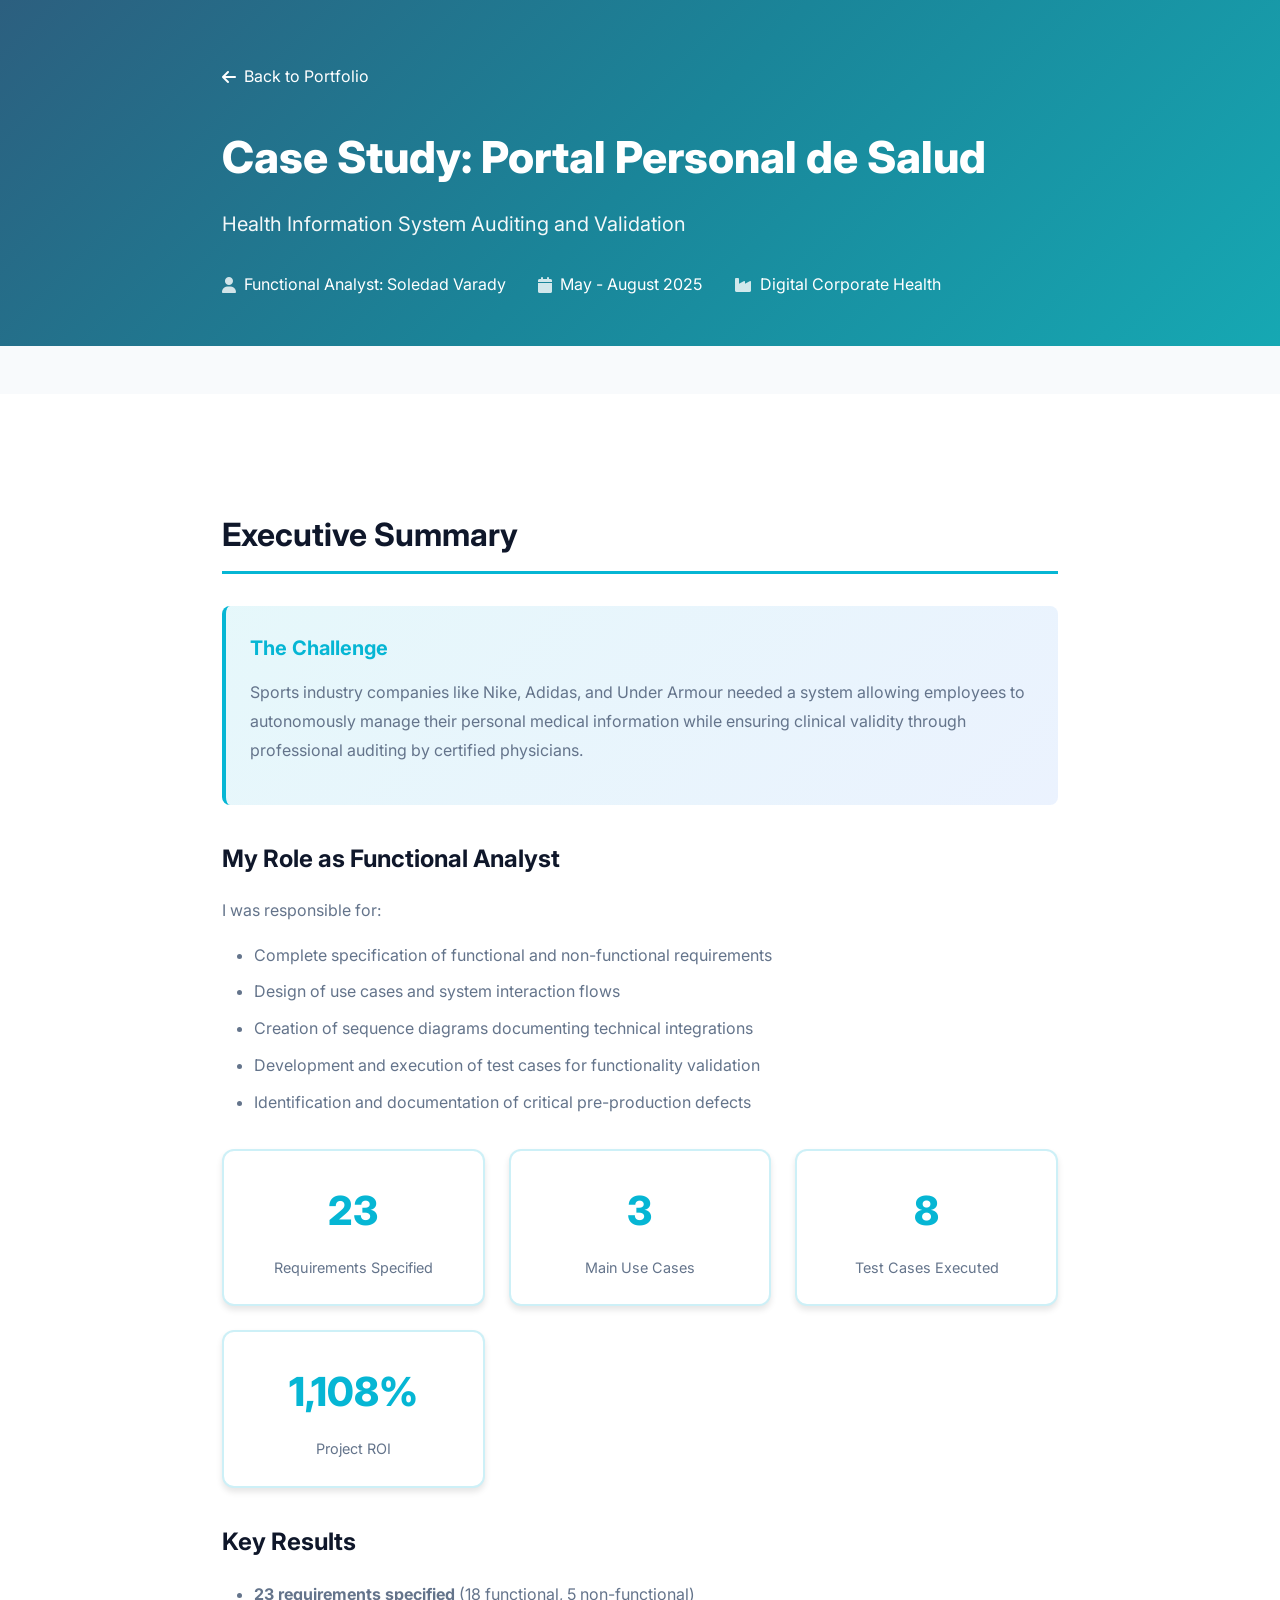
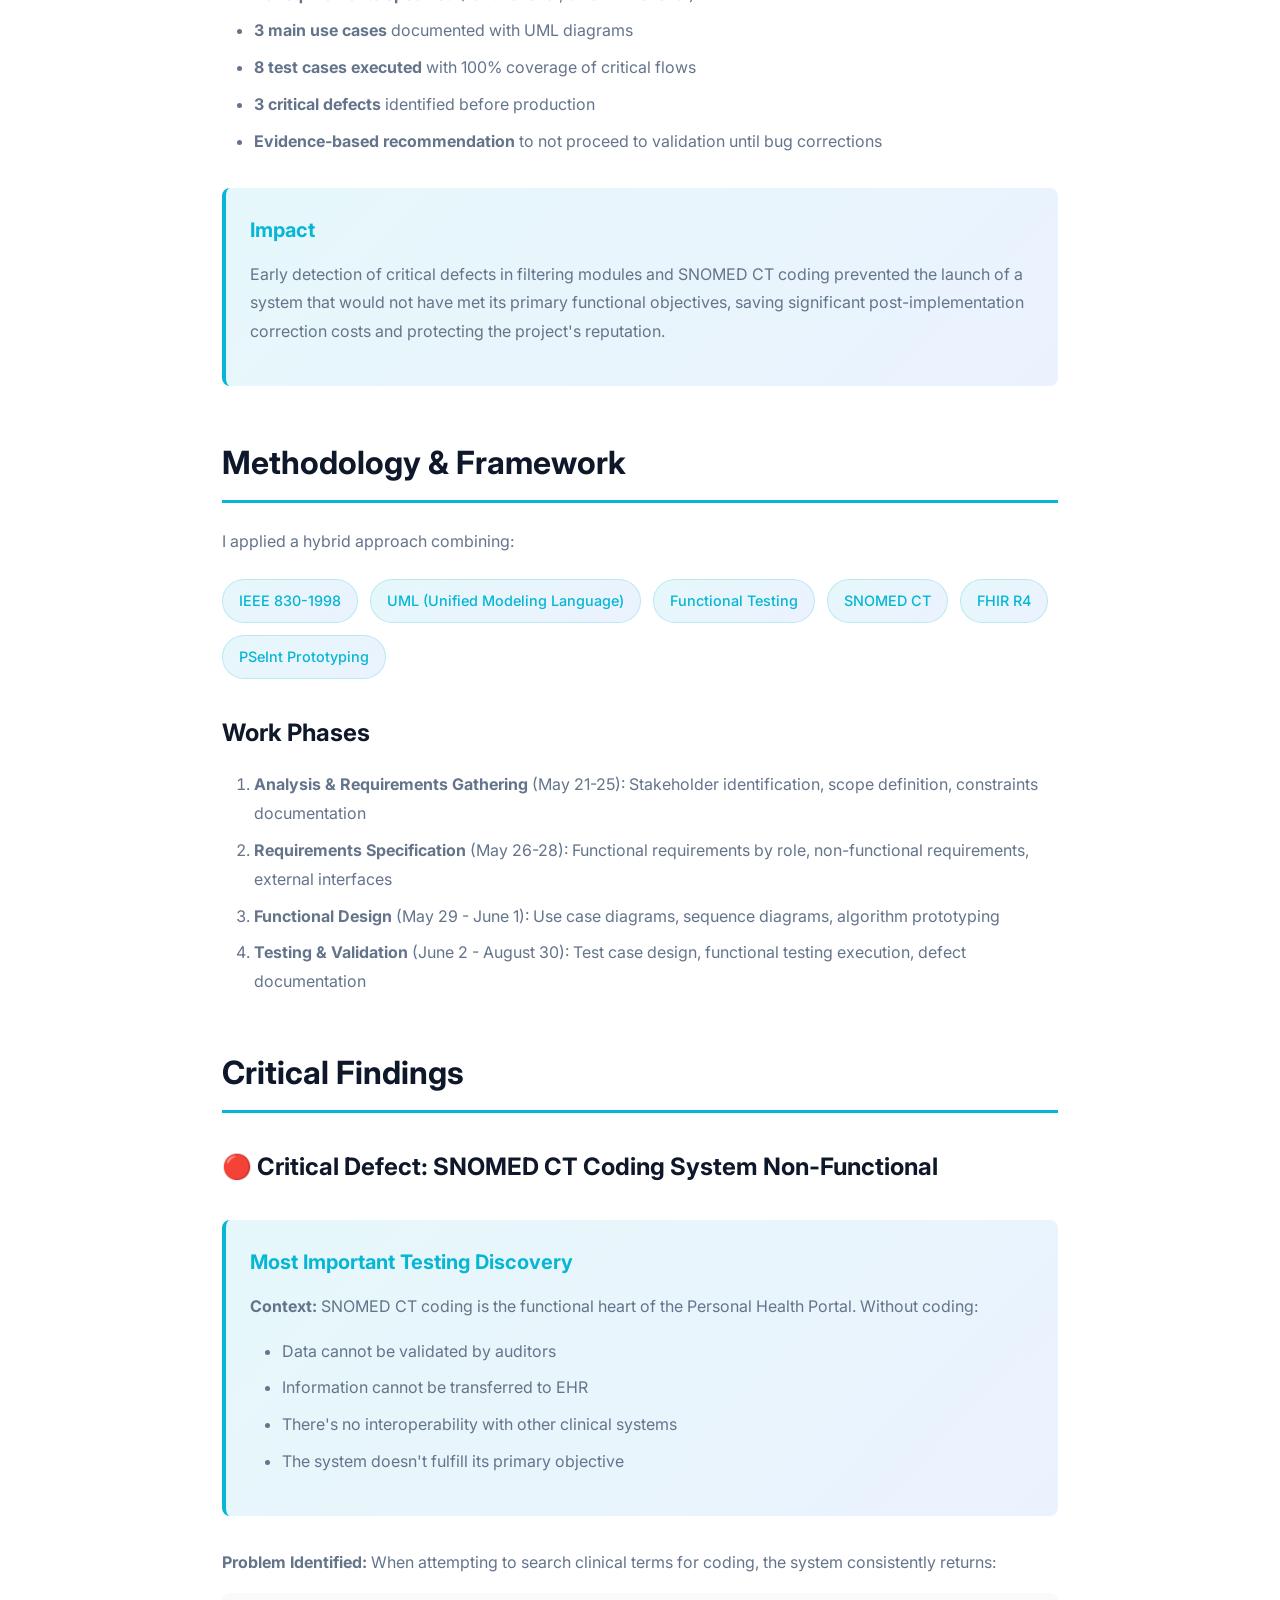
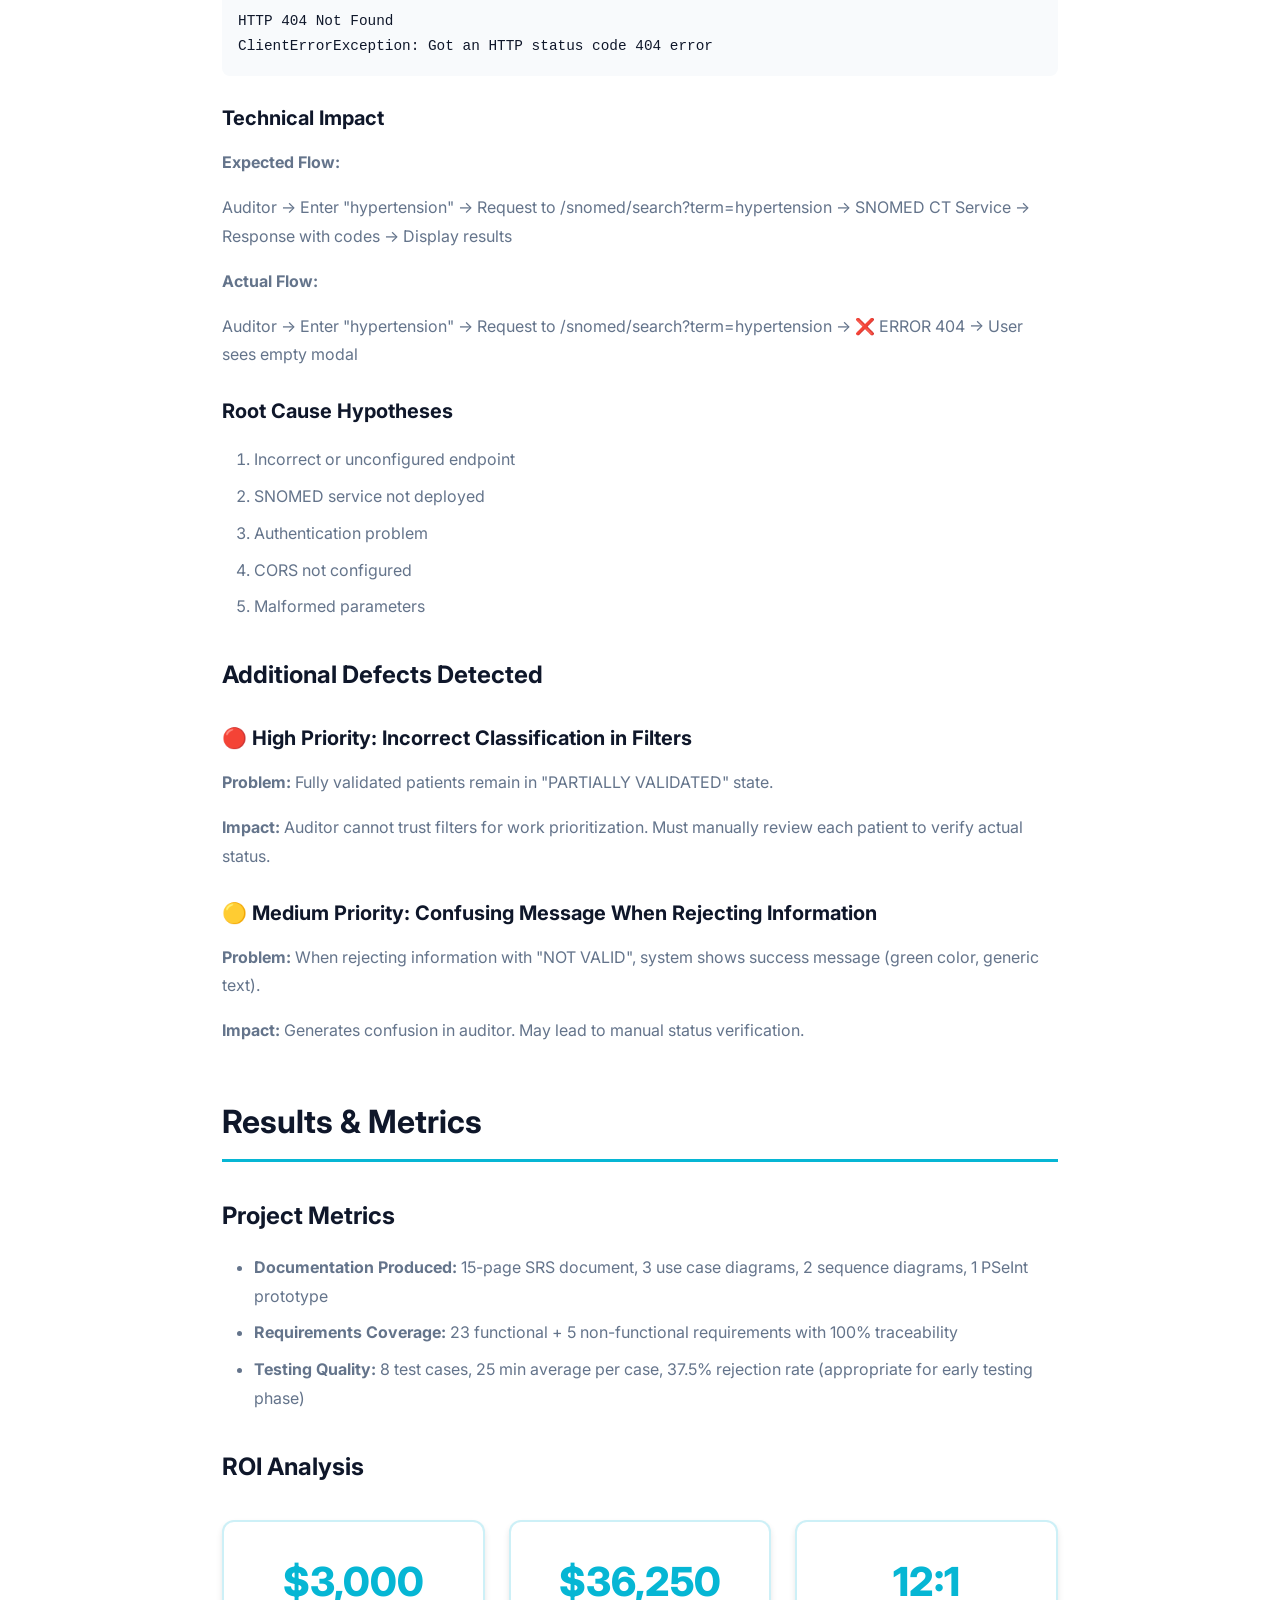
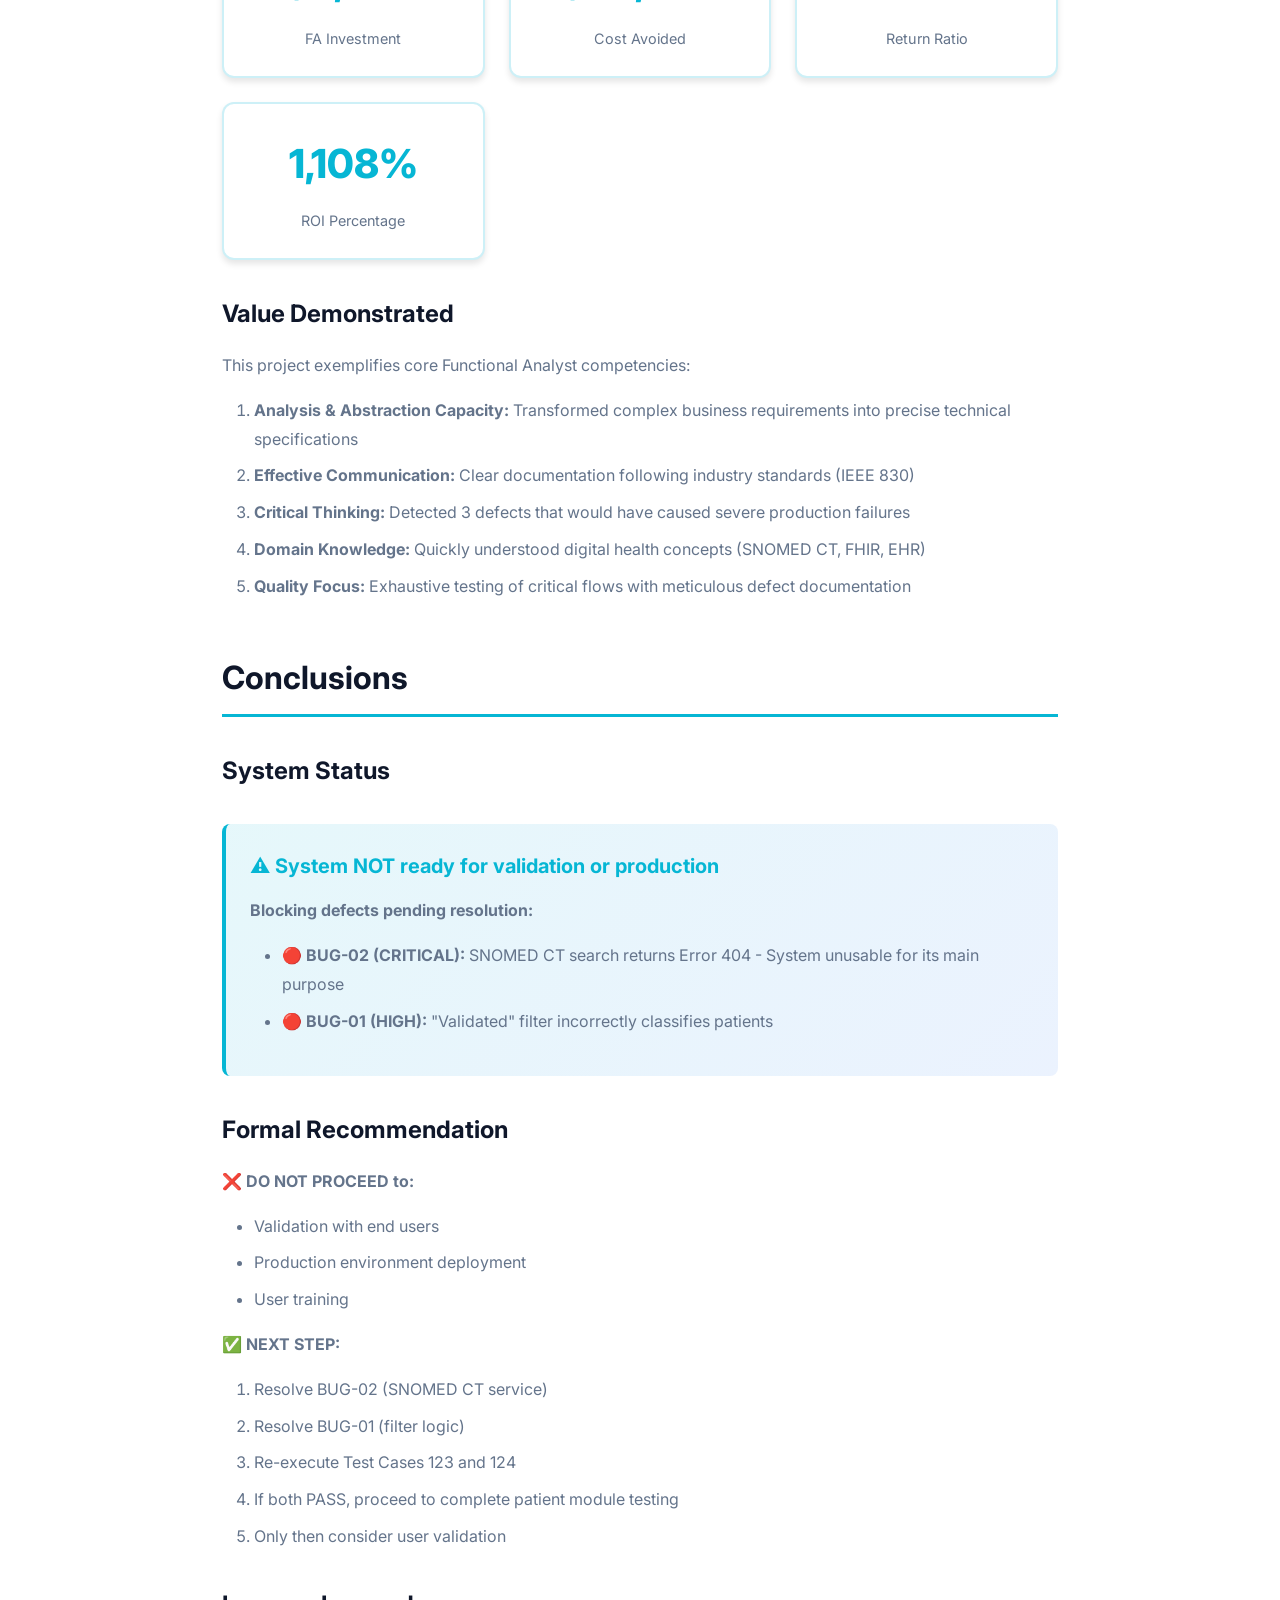
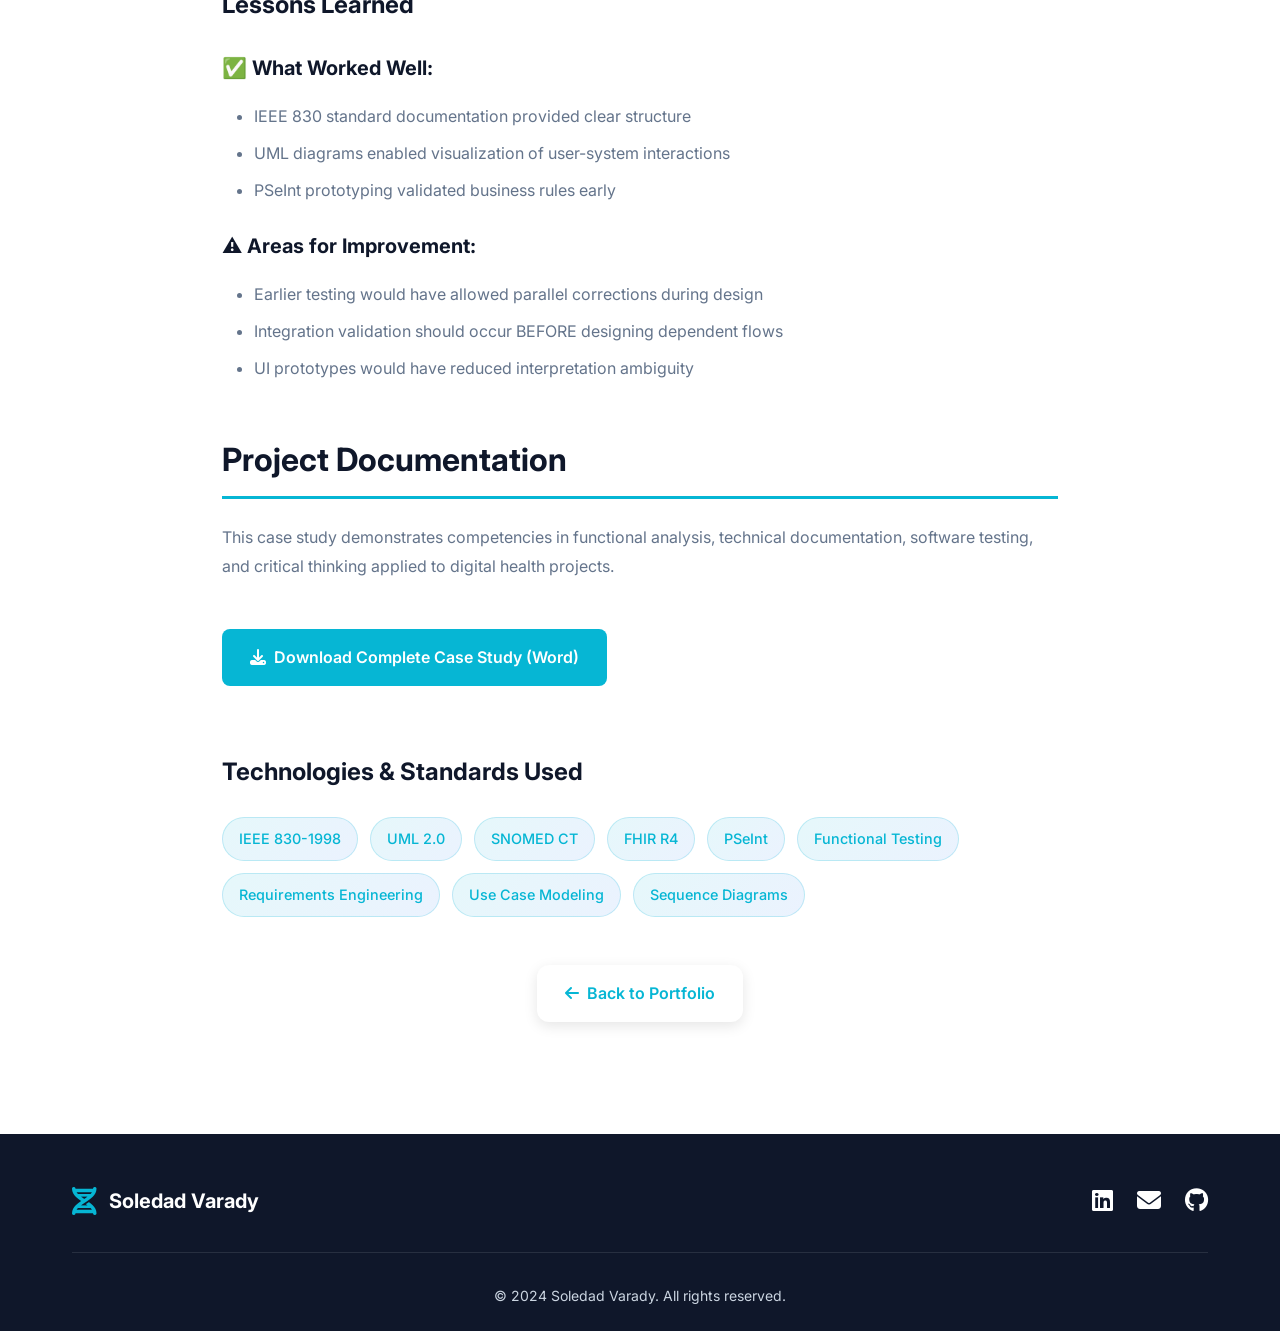
==== functional-analyst.html @ 4f4395ec "Add files via upload" ====
<!DOCTYPE html>
<html lang="es">
<head>
    <meta charset="UTF-8">
    <meta name="viewport" content="width=device-width, initial-scale=1.0">
    <title>Case Study: Portal Personal de Salud | Soledad Varady</title>
    <link rel="stylesheet" href="styles.css">
    <link rel="stylesheet" href="https://cdnjs.cloudflare.com/ajax/libs/font-awesome/6.4.0/css/all.min.css">
    <link href="https://fonts.googleapis.com/css2?family=Inter:wght@300;400;500;600;700;800&display=swap" rel="stylesheet">
    <style>
        .case-study {
            background: white;
            padding: 4rem 0;
        }
        
        .case-header {
            background: linear-gradient(135deg, #2c5f7f 0%, #1a8599 50%, #16a8b3 100%);
            color: white;
            padding: 4rem 0 3rem;
            margin-bottom: 3rem;
        }
        
        .case-header .container {
            max-width: 900px;
        }
        
        .case-header h1 {
            font-size: 2.75rem;
            margin-bottom: 1rem;
            font-weight: 800;
        }
        
        .case-header .subtitle {
            font-size: 1.25rem;
            opacity: 0.95;
            margin-bottom: 2rem;
        }
        
        .case-meta {
            display: flex;
            gap: 2rem;
            flex-wrap: wrap;
            margin-top: 2rem;
        }
        
        .meta-item {
            display: flex;
            align-items: center;
            gap: 0.5rem;
        }
        
        .meta-item i {
            color: rgba(255,255,255,0.8);
        }
        
        .back-button {
            display: inline-flex;
            align-items: center;
            gap: 0.5rem;
            color: white;
            text-decoration: none;
            margin-bottom: 2rem;
            transition: opacity 0.3s ease;
        }
        
        .back-button:hover {
            opacity: 0.8;
        }
        
        .case-content {
            max-width: 900px;
            margin: 0 auto;
            line-height: 1.8;
        }
        
        .case-content h2 {
            font-size: 2rem;
            margin: 3rem 0 1.5rem;
            color: var(--text-primary);
            border-bottom: 3px solid var(--primary);
            padding-bottom: 0.5rem;
        }
        
        .case-content h3 {
            font-size: 1.5rem;
            margin: 2rem 0 1rem;
            color: var(--text-primary);
        }
        
        .case-content h4 {
            font-size: 1.25rem;
            margin: 1.5rem 0 0.75rem;
            color: var(--text-primary);
        }
        
        .case-content p {
            margin-bottom: 1rem;
            color: var(--text-secondary);
        }
        
        .case-content ul, .case-content ol {
            margin: 1rem 0 1rem 2rem;
            color: var(--text-secondary);
        }
        
        .case-content li {
            margin-bottom: 0.5rem;
        }
        
        .highlight-box {
            background: linear-gradient(135deg, rgba(6, 182, 212, 0.1), rgba(59, 130, 246, 0.1));
            border-left: 4px solid var(--primary);
            padding: 1.5rem;
            margin: 2rem 0;
            border-radius: 0.5rem;
        }
        
        .highlight-box h4 {
            margin-top: 0;
            color: var(--primary);
        }
        
        .stats-grid {
            display: grid;
            grid-template-columns: repeat(auto-fit, minmax(200px, 1fr));
            gap: 1.5rem;
            margin: 2rem 0;
        }
        
        .stat-box {
            background: white;
            padding: 1.5rem;
            border-radius: 0.75rem;
            text-align: center;
            box-shadow: 0 4px 6px rgba(0,0,0,0.1);
            border: 2px solid rgba(6, 182, 212, 0.2);
        }
        
        .stat-number {
            font-size: 2.5rem;
            font-weight: 800;
            color: var(--primary);
            margin-bottom: 0.5rem;
        }
        
        .stat-label {
            color: var(--text-secondary);
            font-size: 0.9rem;
        }
        
        .tech-stack {
            display: flex;
            flex-wrap: wrap;
            gap: 0.75rem;
            margin: 1.5rem 0;
        }
        
        .tech-item {
            padding: 0.5rem 1rem;
            background: linear-gradient(135deg, rgba(6, 182, 212, 0.1), rgba(59, 130, 246, 0.1));
            border-radius: 50px;
            font-size: 0.9rem;
            font-weight: 500;
            color: var(--primary);
            border: 1px solid rgba(6, 182, 212, 0.2);
        }
        
        .toc {
            background: var(--bg-light);
            padding: 2rem;
            border-radius: 0.75rem;
            margin: 2rem 0;
        }
        
        .toc h3 {
            margin-top: 0;
            color: var(--text-primary);
        }
        
        .toc ul {
            list-style: none;
            margin: 0;
            padding: 0;
        }
        
        .toc li {
            margin: 0.5rem 0;
        }
        
        .toc a {
            color: var(--text-secondary);
            text-decoration: none;
            transition: color 0.3s ease;
        }
        
        .toc a:hover {
            color: var(--primary);
        }
        
        code {
            background: var(--bg-light);
            padding: 0.2rem 0.4rem;
            border-radius: 0.25rem;
            font-family: 'Courier New', monospace;
            font-size: 0.9em;
        }
        
        pre {
            background: var(--bg-light);
            padding: 1rem;
            border-radius: 0.5rem;
            overflow-x: auto;
            margin: 1rem 0;
        }
        
        pre code {
            background: none;
            padding: 0;
        }
        
        .download-button {
            display: inline-flex;
            align-items: center;
            gap: 0.5rem;
            padding: 0.875rem 1.75rem;
            background: var(--primary);
            color: white;
            border-radius: 0.5rem;
            text-decoration: none;
            font-weight: 600;
            margin: 2rem 0;
            transition: all 0.3s ease;
        }
        
        .download-button:hover {
            transform: translateY(-2px);
            box-shadow: 0 4px 12px rgba(6, 182, 212, 0.3);
        }
    </style>
</head>
<body>
    <!-- Case Study Header -->
    <div class="case-header">
        <div class="container">
            <a href="index.html" class="back-button">
                <i class="fas fa-arrow-left"></i>
                Back to Portfolio
            </a>
            <h1>Case Study: Portal Personal de Salud</h1>
            <p class="subtitle">Health Information System Auditing and Validation</p>
            <div class="case-meta">
                <div class="meta-item">
                    <i class="fas fa-user"></i>
                    <span>Functional Analyst: Soledad Varady</span>
                </div>
                <div class="meta-item">
                    <i class="fas fa-calendar"></i>
                    <span>May - August 2025</span>
                </div>
                <div class="meta-item">
                    <i class="fas fa-industry"></i>
                    <span>Digital Corporate Health</span>
                </div>
            </div>
        </div>
    </div>

    <!-- Main Content -->
    <section class="case-study">
        <div class="container case-content">
            
            <!-- Executive Summary -->
            <h2 id="executive-summary">Executive Summary</h2>
            
            <div class="highlight-box">
                <h4>The Challenge</h4>
                <p>Sports industry companies like Nike, Adidas, and Under Armour needed a system allowing employees to autonomously manage their personal medical information while ensuring clinical validity through professional auditing by certified physicians.</p>
            </div>

            <h3>My Role as Functional Analyst</h3>
            <p>I was responsible for:</p>
            <ul>
                <li>Complete specification of functional and non-functional requirements</li>
                <li>Design of use cases and system interaction flows</li>
                <li>Creation of sequence diagrams documenting technical integrations</li>
                <li>Development and execution of test cases for functionality validation</li>
                <li>Identification and documentation of critical pre-production defects</li>
            </ul>

            <div class="stats-grid">
                <div class="stat-box">
                    <div class="stat-number">23</div>
                    <div class="stat-label">Requirements Specified</div>
                </div>
                <div class="stat-box">
                    <div class="stat-number">3</div>
                    <div class="stat-label">Main Use Cases</div>
                </div>
                <div class="stat-box">
                    <div class="stat-number">8</div>
                    <div class="stat-label">Test Cases Executed</div>
                </div>
                <div class="stat-box">
                    <div class="stat-number">1,108%</div>
                    <div class="stat-label">Project ROI</div>
                </div>
            </div>

            <h3>Key Results</h3>
            <ul>
                <li><strong>23 requirements specified</strong> (18 functional, 5 non-functional)</li>
                <li><strong>3 main use cases</strong> documented with UML diagrams</li>
                <li><strong>8 test cases executed</strong> with 100% coverage of critical flows</li>
                <li><strong>3 critical defects</strong> identified before production</li>
                <li><strong>Evidence-based recommendation</strong> to not proceed to validation until bug corrections</li>
            </ul>

            <div class="highlight-box">
                <h4>Impact</h4>
                <p>Early detection of critical defects in filtering modules and SNOMED CT coding prevented the launch of a system that would not have met its primary functional objectives, saving significant post-implementation correction costs and protecting the project's reputation.</p>
            </div>

            <!-- Methodology -->
            <h2 id="methodology">Methodology & Framework</h2>
            
            <p>I applied a hybrid approach combining:</p>
            
            <div class="tech-stack">
                <span class="tech-item">IEEE 830-1998</span>
                <span class="tech-item">UML (Unified Modeling Language)</span>
                <span class="tech-item">Functional Testing</span>
                <span class="tech-item">SNOMED CT</span>
                <span class="tech-item">FHIR R4</span>
                <span class="tech-item">PSeInt Prototyping</span>
            </div>

            <h3>Work Phases</h3>
            <ol>
                <li><strong>Analysis & Requirements Gathering</strong> (May 21-25): Stakeholder identification, scope definition, constraints documentation</li>
                <li><strong>Requirements Specification</strong> (May 26-28): Functional requirements by role, non-functional requirements, external interfaces</li>
                <li><strong>Functional Design</strong> (May 29 - June 1): Use case diagrams, sequence diagrams, algorithm prototyping</li>
                <li><strong>Testing & Validation</strong> (June 2 - August 30): Test case design, functional testing execution, defect documentation</li>
            </ol>

            <!-- Key Findings -->
            <h2 id="findings">Critical Findings</h2>
            
            <h3>🔴 Critical Defect: SNOMED CT Coding System Non-Functional</h3>
            
            <div class="highlight-box">
                <h4>Most Important Testing Discovery</h4>
                <p><strong>Context:</strong> SNOMED CT coding is the functional heart of the Personal Health Portal. Without coding:</p>
                <ul>
                    <li>Data cannot be validated by auditors</li>
                    <li>Information cannot be transferred to EHR</li>
                    <li>There's no interoperability with other clinical systems</li>
                    <li>The system doesn't fulfill its primary objective</li>
                </ul>
            </div>

            <p><strong>Problem Identified:</strong> When attempting to search clinical terms for coding, the system consistently returns:</p>
            <pre><code>HTTP 404 Not Found
ClientErrorException: Got an HTTP status code 404 error</code></pre>

            <h4>Technical Impact</h4>
            <p><strong>Expected Flow:</strong></p>
            <p>Auditor → Enter "hypertension" → Request to /snomed/search?term=hypertension → SNOMED CT Service → Response with codes → Display results</p>
            
            <p><strong>Actual Flow:</strong></p>
            <p>Auditor → Enter "hypertension" → Request to /snomed/search?term=hypertension → ❌ ERROR 404 → User sees empty modal</p>

            <h4>Root Cause Hypotheses</h4>
            <ol>
                <li>Incorrect or unconfigured endpoint</li>
                <li>SNOMED service not deployed</li>
                <li>Authentication problem</li>
                <li>CORS not configured</li>
                <li>Malformed parameters</li>
            </ol>

            <h3>Additional Defects Detected</h3>
            
            <h4>🔴 High Priority: Incorrect Classification in Filters</h4>
            <p><strong>Problem:</strong> Fully validated patients remain in "PARTIALLY VALIDATED" state.</p>
            <p><strong>Impact:</strong> Auditor cannot trust filters for work prioritization. Must manually review each patient to verify actual status.</p>
            
            <h4>🟡 Medium Priority: Confusing Message When Rejecting Information</h4>
            <p><strong>Problem:</strong> When rejecting information with "NOT VALID", system shows success message (green color, generic text).</p>
            <p><strong>Impact:</strong> Generates confusion in auditor. May lead to manual status verification.</p>

            <!-- Results & Metrics -->
            <h2 id="results">Results & Metrics</h2>
            
            <h3>Project Metrics</h3>
            <ul>
                <li><strong>Documentation Produced:</strong> 15-page SRS document, 3 use case diagrams, 2 sequence diagrams, 1 PSeInt prototype</li>
                <li><strong>Requirements Coverage:</strong> 23 functional + 5 non-functional requirements with 100% traceability</li>
                <li><strong>Testing Quality:</strong> 8 test cases, 25 min average per case, 37.5% rejection rate (appropriate for early testing phase)</li>
            </ul>

            <h3>ROI Analysis</h3>
            <div class="stats-grid">
                <div class="stat-box">
                    <div class="stat-number">$3,000</div>
                    <div class="stat-label">FA Investment</div>
                </div>
                <div class="stat-box">
                    <div class="stat-number">$36,250</div>
                    <div class="stat-label">Cost Avoided</div>
                </div>
                <div class="stat-box">
                    <div class="stat-number">12:1</div>
                    <div class="stat-label">Return Ratio</div>
                </div>
                <div class="stat-box">
                    <div class="stat-number">1,108%</div>
                    <div class="stat-label">ROI Percentage</div>
                </div>
            </div>

            <h3>Value Demonstrated</h3>
            <p>This project exemplifies core Functional Analyst competencies:</p>
            <ol>
                <li><strong>Analysis & Abstraction Capacity:</strong> Transformed complex business requirements into precise technical specifications</li>
                <li><strong>Effective Communication:</strong> Clear documentation following industry standards (IEEE 830)</li>
                <li><strong>Critical Thinking:</strong> Detected 3 defects that would have caused severe production failures</li>
                <li><strong>Domain Knowledge:</strong> Quickly understood digital health concepts (SNOMED CT, FHIR, EHR)</li>
                <li><strong>Quality Focus:</strong> Exhaustive testing of critical flows with meticulous defect documentation</li>
            </ol>

            <!-- Conclusions -->
            <h2 id="conclusions">Conclusions</h2>
            
            <h3>System Status</h3>
            <div class="highlight-box">
                <h4>⚠️ System NOT ready for validation or production</h4>
                <p><strong>Blocking defects pending resolution:</strong></p>
                <ul>
                    <li>🔴 <strong>BUG-02 (CRITICAL):</strong> SNOMED CT search returns Error 404 - System unusable for its main purpose</li>
                    <li>🔴 <strong>BUG-01 (HIGH):</strong> "Validated" filter incorrectly classifies patients</li>
                </ul>
            </div>

            <h3>Formal Recommendation</h3>
            <p><strong>❌ DO NOT PROCEED to:</strong></p>
            <ul>
                <li>Validation with end users</li>
                <li>Production environment deployment</li>
                <li>User training</li>
            </ul>

            <p><strong>✅ NEXT STEP:</strong></p>
            <ol>
                <li>Resolve BUG-02 (SNOMED CT service)</li>
                <li>Resolve BUG-01 (filter logic)</li>
                <li>Re-execute Test Cases 123 and 124</li>
                <li>If both PASS, proceed to complete patient module testing</li>
                <li>Only then consider user validation</li>
            </ol>

            <h3>Lessons Learned</h3>
            
            <h4>✅ What Worked Well:</h4>
            <ul>
                <li>IEEE 830 standard documentation provided clear structure</li>
                <li>UML diagrams enabled visualization of user-system interactions</li>
                <li>PSeInt prototyping validated business rules early</li>
            </ul>

            <h4>⚠️ Areas for Improvement:</h4>
            <ul>
                <li>Earlier testing would have allowed parallel corrections during design</li>
                <li>Integration validation should occur BEFORE designing dependent flows</li>
                <li>UI prototypes would have reduced interpretation ambiguity</li>
            </ul>

            <!-- Contact & Download -->
            <h2 id="contact">Project Documentation</h2>
            
            <p>This case study demonstrates competencies in functional analysis, technical documentation, software testing, and critical thinking applied to digital health projects.</p>
            
            <a href="Case_Study__Portal_Personal_de_Salud.docx" class="download-button" download>
                <i class="fas fa-download"></i>
                Download Complete Case Study (Word)
            </a>

            <h3>Technologies & Standards Used</h3>
            <div class="tech-stack">
                <span class="tech-item">IEEE 830-1998</span>
                <span class="tech-item">UML 2.0</span>
                <span class="tech-item">SNOMED CT</span>
                <span class="tech-item">FHIR R4</span>
                <span class="tech-item">PSeInt</span>
                <span class="tech-item">Functional Testing</span>
                <span class="tech-item">Requirements Engineering</span>
                <span class="tech-item">Use Case Modeling</span>
                <span class="tech-item">Sequence Diagrams</span>
            </div>

            <div style="text-align: center; margin: 3rem 0;">
                <a href="index.html" class="btn btn-primary">
                    <i class="fas fa-arrow-left"></i>
                    Back to Portfolio
                </a>
            </div>
        </div>
    </section>

    <!-- Footer -->
    <footer class="footer">
        <div class="container">
            <div class="footer-content">
                <div class="footer-brand">
                    <i class="fas fa-dna"></i>
                    <span>Soledad Varady</span>
                </div>
                <div class="footer-links">
                    <a href="https://www.linkedin.com/in/soledad-varady-9620a8216" target="_blank"><i class="fab fa-linkedin"></i></a>
                    <a href="mailto:varadysoledad@gmail.com"><i class="fas fa-envelope"></i></a>
                    <a href="https://github.com/svarady" target="_blank"><i class="fab fa-github"></i></a>
                </div>
            </div>
            <p class="footer-text">&copy; 2024 Soledad Varady. All rights reserved.</p>
        </div>
    </footer>

    <script src="script.js"></script>
</body>
</html>
---- styles.css ----
/* Modern Portfolio Styles - Tech Colors */

* {
    margin: 0;
    padding: 0;
    box-sizing: border-box;
}

:root {
    /* Modern Tech Colors - Teal/Cyan theme */
    --primary: #06b6d4;
    --primary-dark: #0891b2;
    --primary-light: #22d3ee;
    --secondary: #3b82f6;
    --accent: #8b5cf6;
    
    /* Neutrals */
    --bg-primary: #0f172a;
    --bg-secondary: #1e293b;
    --bg-card: #1e293b;
    --bg-light: #f8fafc;
    --text-primary: #0f172a;
    --text-secondary: #64748b;
    --text-light: #cbd5e1;
    --white: #ffffff;
    
    /* Shadows */
    --shadow-sm: 0 1px 2px rgba(0, 0, 0, 0.05);
    --shadow-md: 0 4px 6px -1px rgba(0, 0, 0, 0.1);
    --shadow-lg: 0 10px 15px -3px rgba(0, 0, 0, 0.1);
    --shadow-xl: 0 20px 25px -5px rgba(0, 0, 0, 0.1);
    
    /* Spacing */
    --spacing-xs: 0.5rem;
    --spacing-sm: 1rem;
    --spacing-md: 1.5rem;
    --spacing-lg: 2rem;
    --spacing-xl: 3rem;
    
    /* Border radius */
    --radius-sm: 0.5rem;
    --radius-md: 0.75rem;
    --radius-lg: 1rem;
    --radius-xl: 1.5rem;
}

body {
    font-family: 'Inter', -apple-system, BlinkMacSystemFont, 'Segoe UI', sans-serif;
    line-height: 1.6;
    color: var(--text-primary);
    background: var(--bg-light);
    overflow-x: hidden;
}

.container {
    max-width: 1200px;
    margin: 0 auto;
    padding: 0 var(--spacing-lg);
}

/* Navigation */
.navbar {
    position: fixed;
    top: 0;
    width: 100%;
    background: rgba(255, 255, 255, 0.9);
    backdrop-filter: blur(10px);
    z-index: 1000;
    box-shadow: var(--shadow-sm);
    transition: all 0.3s ease;
}

.navbar .container {
    display: flex;
    justify-content: space-between;
    align-items: center;
    padding: 1.25rem var(--spacing-lg);
}

.nav-brand {
    display: flex;
    align-items: center;
    gap: 0.5rem;
    font-weight: 700;
    font-size: 1.25rem;
    color: var(--primary);
}

.nav-brand i {
    font-size: 1.5rem;
}

.nav-menu {
    display: flex;
    gap: 2rem;
}

.nav-menu a {
    color: var(--text-primary);
    text-decoration: none;
    font-weight: 500;
    font-size: 0.95rem;
    transition: color 0.3s ease;
    position: relative;
}

.nav-menu a::after {
    content: '';
    position: absolute;
    bottom: -5px;
    left: 0;
    width: 0;
    height: 2px;
    background: var(--primary);
    transition: width 0.3s ease;
}

.nav-menu a:hover {
    color: var(--primary);
}

.nav-menu a:hover::after {
    width: 100%;
}

/* Hero Section */
.hero {
    min-height: 100vh;
    display: flex;
    align-items: center;
    position: relative;
    padding-top: 80px;
    background: linear-gradient(135deg, #2c5f7f 0%, #1a8599 50%, #16a8b3 100%);
    overflow: hidden;
}

.hero-background {
    position: absolute;
    top: 0;
    left: 0;
    width: 100%;
    height: 100%;
    background: 
        radial-gradient(circle at 20% 50%, rgba(6, 182, 212, 0.3) 0%, transparent 50%),
        radial-gradient(circle at 80% 80%, rgba(59, 130, 246, 0.3) 0%, transparent 50%),
        radial-gradient(circle at 40% 20%, rgba(139, 92, 246, 0.2) 0%, transparent 50%);
    animation: pulse 8s ease-in-out infinite;
}

@keyframes pulse {
    0%, 100% { opacity: 1; }
    50% { opacity: 0.8; }
}

.hero-content {
    position: relative;
    z-index: 1;
    text-align: center;
    color: white;
    max-width: 800px;
    margin: 0 auto;
}

.hero-badge {
    display: inline-flex;
    align-items: center;
    gap: 0.5rem;
    padding: 0.5rem 1.25rem;
    background: rgba(255, 255, 255, 0.15);
    backdrop-filter: blur(10px);
    border-radius: 50px;
    font-size: 0.875rem;
    font-weight: 500;
    margin-bottom: 2rem;
    border: 1px solid rgba(255, 255, 255, 0.2);
}

.hero-title {
    font-size: 4rem;
    font-weight: 800;
    margin-bottom: 1rem;
    letter-spacing: -0.02em;
    line-height: 1.1;
}

.hero-subtitle {
    font-size: 1.5rem;
    font-weight: 600;
    margin-bottom: 1rem;
    opacity: 0.95;
}

.hero-description {
    font-size: 1.125rem;
    line-height: 1.8;
    margin-bottom: 2.5rem;
    opacity: 0.9;
}

.hero-buttons {
    display: flex;
    gap: 1rem;
    justify-content: center;
    flex-wrap: wrap;
}

.btn {
    display: inline-flex;
    align-items: center;
    gap: 0.5rem;
    padding: 0.875rem 1.75rem;
    border-radius: var(--radius-md);
    font-weight: 600;
    text-decoration: none;
    transition: all 0.3s ease;
    font-size: 1rem;
}

.btn-primary {
    background: white;
    color: var(--primary);
    box-shadow: 0 4px 14px rgba(0, 0, 0, 0.1);
}

.btn-primary:hover {
    transform: translateY(-2px);
    box-shadow: 0 6px 20px rgba(0, 0, 0, 0.15);
}

.btn-outline {
    background: transparent;
    color: white;
    border: 2px solid white;
}

.btn-outline:hover {
    background: white;
    color: var(--primary);
}

/* Section Styles */
.section {
    padding: 6rem 0;
}

.section-header {
    text-align: center;
    margin-bottom: 4rem;
}

.section-tag {
    display: inline-block;
    padding: 0.5rem 1rem;
    background: linear-gradient(135deg, var(--primary-light), var(--primary));
    color: white;
    border-radius: 50px;
    font-size: 0.875rem;
    font-weight: 600;
    margin-bottom: 1rem;
    text-transform: uppercase;
    letter-spacing: 0.05em;
}

.section-title {
    font-size: 2.75rem;
    font-weight: 800;
    color: var(--text-primary);
    margin-bottom: 1rem;
}

/* About Section */
.about-section {
    background: white;
}

.about-content {
    max-width: 800px;
    margin: 0 auto;
}

.about-content .lead {
    font-size: 1.25rem;
    font-weight: 500;
    color: var(--text-primary);
    margin-bottom: 1.5rem;
    line-height: 1.8;
}

.about-content p {
    font-size: 1.0625rem;
    color: var(--text-secondary);
    margin-bottom: 1.25rem;
    line-height: 1.8;
}

/* Skills Section */
.skills-section {
    background: var(--bg-light);
}

.skills-grid {
    display: grid;
    grid-template-columns: repeat(auto-fit, minmax(300px, 1fr));
    gap: 2rem;
}

.skill-category {
    background: white;
    padding: 2rem;
    border-radius: var(--radius-lg);
    box-shadow: var(--shadow-md);
    transition: transform 0.3s ease, box-shadow 0.3s ease;
}

.skill-category:hover {
    transform: translateY(-5px);
    box-shadow: var(--shadow-xl);
}

.category-header {
    display: flex;
    align-items: center;
    gap: 1rem;
    margin-bottom: 1.5rem;
}

.category-header i {
    font-size: 2rem;
    color: var(--primary);
}

.category-header h3 {
    font-size: 1.25rem;
    font-weight: 700;
    color: var(--text-primary);
}

.skill-tags {
    display: flex;
    flex-wrap: wrap;
    gap: 0.75rem;
}

.skill-tag {
    padding: 0.5rem 1rem;
    background: linear-gradient(135deg, rgba(6, 182, 212, 0.1), rgba(59, 130, 246, 0.1));
    color: var(--primary);
    border-radius: 50px;
    font-size: 0.875rem;
    font-weight: 500;
    border: 1px solid rgba(6, 182, 212, 0.2);
    transition: all 0.3s ease;
}

.skill-tag:hover {
    background: var(--primary);
    color: white;
    transform: translateY(-2px);
}

/* Projects Section */
.projects-section {
    background: white;
}

.projects-container {
    display: grid;
    gap: 2rem;
}

.project-card {
    background: linear-gradient(135deg, rgba(44, 95, 127, 0.05), rgba(22, 168, 179, 0.05));
    border-radius: var(--radius-xl);
    padding: 2.5rem;
    box-shadow: var(--shadow-md);
    transition: all 0.3s ease;
    border: 1px solid rgba(6, 182, 212, 0.1);
}

.project-card:hover {
    transform: translateY(-5px);
    box-shadow: var(--shadow-xl);
    border-color: var(--primary);
}

.project-card.featured {
    background: linear-gradient(135deg, #2c5f7f 0%, #1a8599 50%, #16a8b3 100%);
    color: white;
    position: relative;
    overflow: hidden;
}

.project-card.featured::before {
    content: '';
    position: absolute;
    top: -50%;
    right: -50%;
    width: 200%;
    height: 200%;
    background: radial-gradient(circle, rgba(255, 255, 255, 0.1) 0%, transparent 70%);
    animation: rotate 20s linear infinite;
}

@keyframes rotate {
    from { transform: rotate(0deg); }
    to { transform: rotate(360deg); }
}

.project-header {
    display: flex;
    justify-content: space-between;
    align-items: flex-start;
    margin-bottom: 1.5rem;
    position: relative;
    z-index: 1;
}

.project-icon {
    width: 60px;
    height: 60px;
    display: flex;
    align-items: center;
    justify-content: center;
    background: rgba(255, 255, 255, 0.15);
    backdrop-filter: blur(10px);
    border-radius: var(--radius-md);
    font-size: 1.75rem;
    color: white;
}

.project-card:not(.featured) .project-icon {
    background: linear-gradient(135deg, var(--primary), var(--primary-dark));
}

.project-badge {
    padding: 0.5rem 1rem;
    background: rgba(255, 255, 255, 0.2);
    backdrop-filter: blur(10px);
    border-radius: 50px;
    font-size: 0.75rem;
    font-weight: 600;
    text-transform: uppercase;
    letter-spacing: 0.05em;
    border: 1px solid rgba(255, 255, 255, 0.3);
}

.project-title {
    font-size: 1.75rem;
    font-weight: 700;
    margin-bottom: 1rem;
    position: relative;
    z-index: 1;
}

.project-card:not(.featured) .project-title {
    color: var(--text-primary);
}

.project-description {
    font-size: 1.0625rem;
    line-height: 1.7;
    margin-bottom: 1.5rem;
    position: relative;
    z-index: 1;
}

.project-card:not(.featured) .project-description {
    color: var(--text-secondary);
}

.project-card.featured .project-description {
    opacity: 0.95;
}

.project-tech {
    display: flex;
    flex-wrap: wrap;
    gap: 0.75rem;
    margin-bottom: 1.5rem;
    position: relative;
    z-index: 1;
}

.tech-tag {
    padding: 0.375rem 0.875rem;
    background: rgba(255, 255, 255, 0.2);
    backdrop-filter: blur(10px);
    border-radius: 50px;
    font-size: 0.8125rem;
    font-weight: 500;
    border: 1px solid rgba(255, 255, 255, 0.3);
}

.project-card:not(.featured) .tech-tag {
    background: rgba(6, 182, 212, 0.1);
    color: var(--primary);
    border-color: rgba(6, 182, 212, 0.2);
}

.project-actions {
    display: flex;
    gap: 1rem;
    flex-wrap: wrap;
    position: relative;
    z-index: 1;
}

.project-btn {
    display: inline-flex;
    align-items: center;
    gap: 0.5rem;
    padding: 0.75rem 1.5rem;
    border-radius: var(--radius-md);
    font-weight: 600;
    text-decoration: none;
    transition: all 0.3s ease;
    font-size: 0.9375rem;
}

.project-btn.primary {
    background: white;
    color: var(--primary);
}

.project-btn.primary:hover {
    transform: translateY(-2px);
    box-shadow: 0 4px 12px rgba(0, 0, 0, 0.15);
}

.project-btn.secondary {
    background: transparent;
    color: white;
    border: 2px solid white;
}

.project-btn.secondary:hover {
    background: white;
    color: var(--primary);
}

/* Contact Section */
.contact-section {
    background: var(--bg-light);
}

.contact-intro {
    text-align: center;
    font-size: 1.125rem;
    color: var(--text-secondary);
    max-width: 600px;
    margin: 0 auto 3rem;
}

.contact-grid {
    display: grid;
    grid-template-columns: repeat(auto-fit, minmax(250px, 1fr));
    gap: 2rem;
    max-width: 900px;
    margin: 0 auto;
}

.contact-card {
    background: white;
    padding: 2rem;
    border-radius: var(--radius-lg);
    text-align: center;
    text-decoration: none;
    color: inherit;
    box-shadow: var(--shadow-md);
    transition: all 0.3s ease;
    border: 2px solid transparent;
}

.contact-card:hover {
    transform: translateY(-5px);
    box-shadow: var(--shadow-xl);
    border-color: var(--primary);
}

.contact-card i {
    font-size: 2.5rem;
    color: var(--primary);
    margin-bottom: 1rem;
}

.contact-card h3 {
    font-size: 1.125rem;
    font-weight: 600;
    margin-bottom: 0.5rem;
    color: var(--text-primary);
}

.contact-card p {
    color: var(--text-secondary);
    font-size: 0.9375rem;
}

/* Footer */
.footer {
    background: var(--bg-primary);
    color: white;
    padding: 3rem 0 1.5rem;
}

.footer-content {
    display: flex;
    justify-content: space-between;
    align-items: center;
    margin-bottom: 2rem;
    flex-wrap: wrap;
    gap: 2rem;
}

.footer-brand {
    display: flex;
    align-items: center;
    gap: 0.75rem;
    font-size: 1.25rem;
    font-weight: 700;
}

.footer-brand i {
    font-size: 1.75rem;
    color: var(--primary);
}

.footer-links {
    display: flex;
    gap: 1.5rem;
}

.footer-links a {
    color: white;
    font-size: 1.5rem;
    transition: all 0.3s ease;
}

.footer-links a:hover {
    color: var(--primary);
    transform: translateY(-2px);
}

.footer-text {
    text-align: center;
    padding-top: 2rem;
    border-top: 1px solid rgba(255, 255, 255, 0.1);
    color: var(--text-light);
    font-size: 0.875rem;
}

/* Responsive Design */
@media (max-width: 768px) {
    .hero-title {
        font-size: 2.5rem;
    }
    
    .hero-subtitle {
        font-size: 1.25rem;
    }
    
    .section-title {
        font-size: 2rem;
    }
    
    .nav-menu {
        display: none;
    }
    
    .skills-grid {
        grid-template-columns: 1fr;
    }
    
    .contact-grid {
        grid-template-columns: 1fr;
    }
    
    .footer-content {
        flex-direction: column;
        text-align: center;
    }
}

/* Smooth Scrolling */
html {
    scroll-behavior: smooth;
}

/* Animation */
@keyframes fadeInUp {
    from {
        opacity: 0;
        transform: translateY(30px);
    }
    to {
        opacity: 1;
        transform: translateY(0);
    }
}

.project-card,
.skill-category,
.contact-card {
    animation: fadeInUp 0.6s ease-out;
}
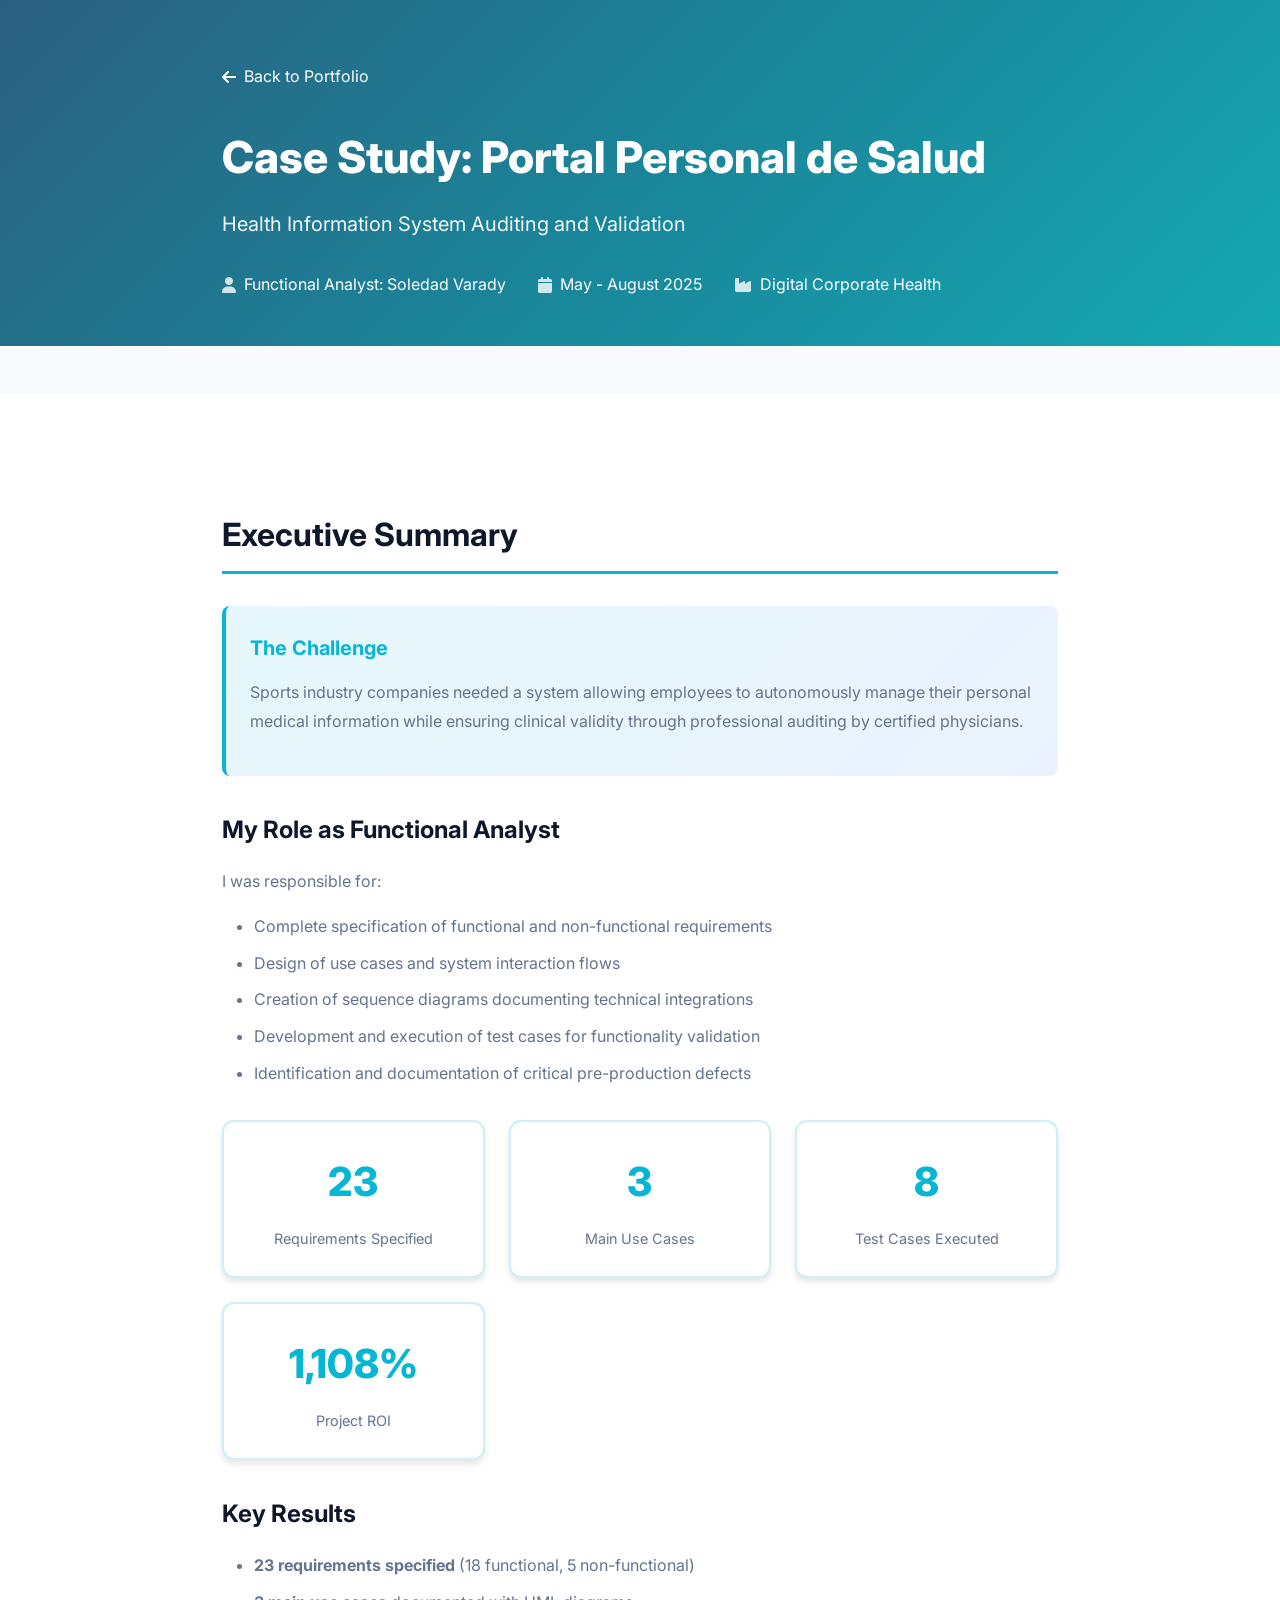
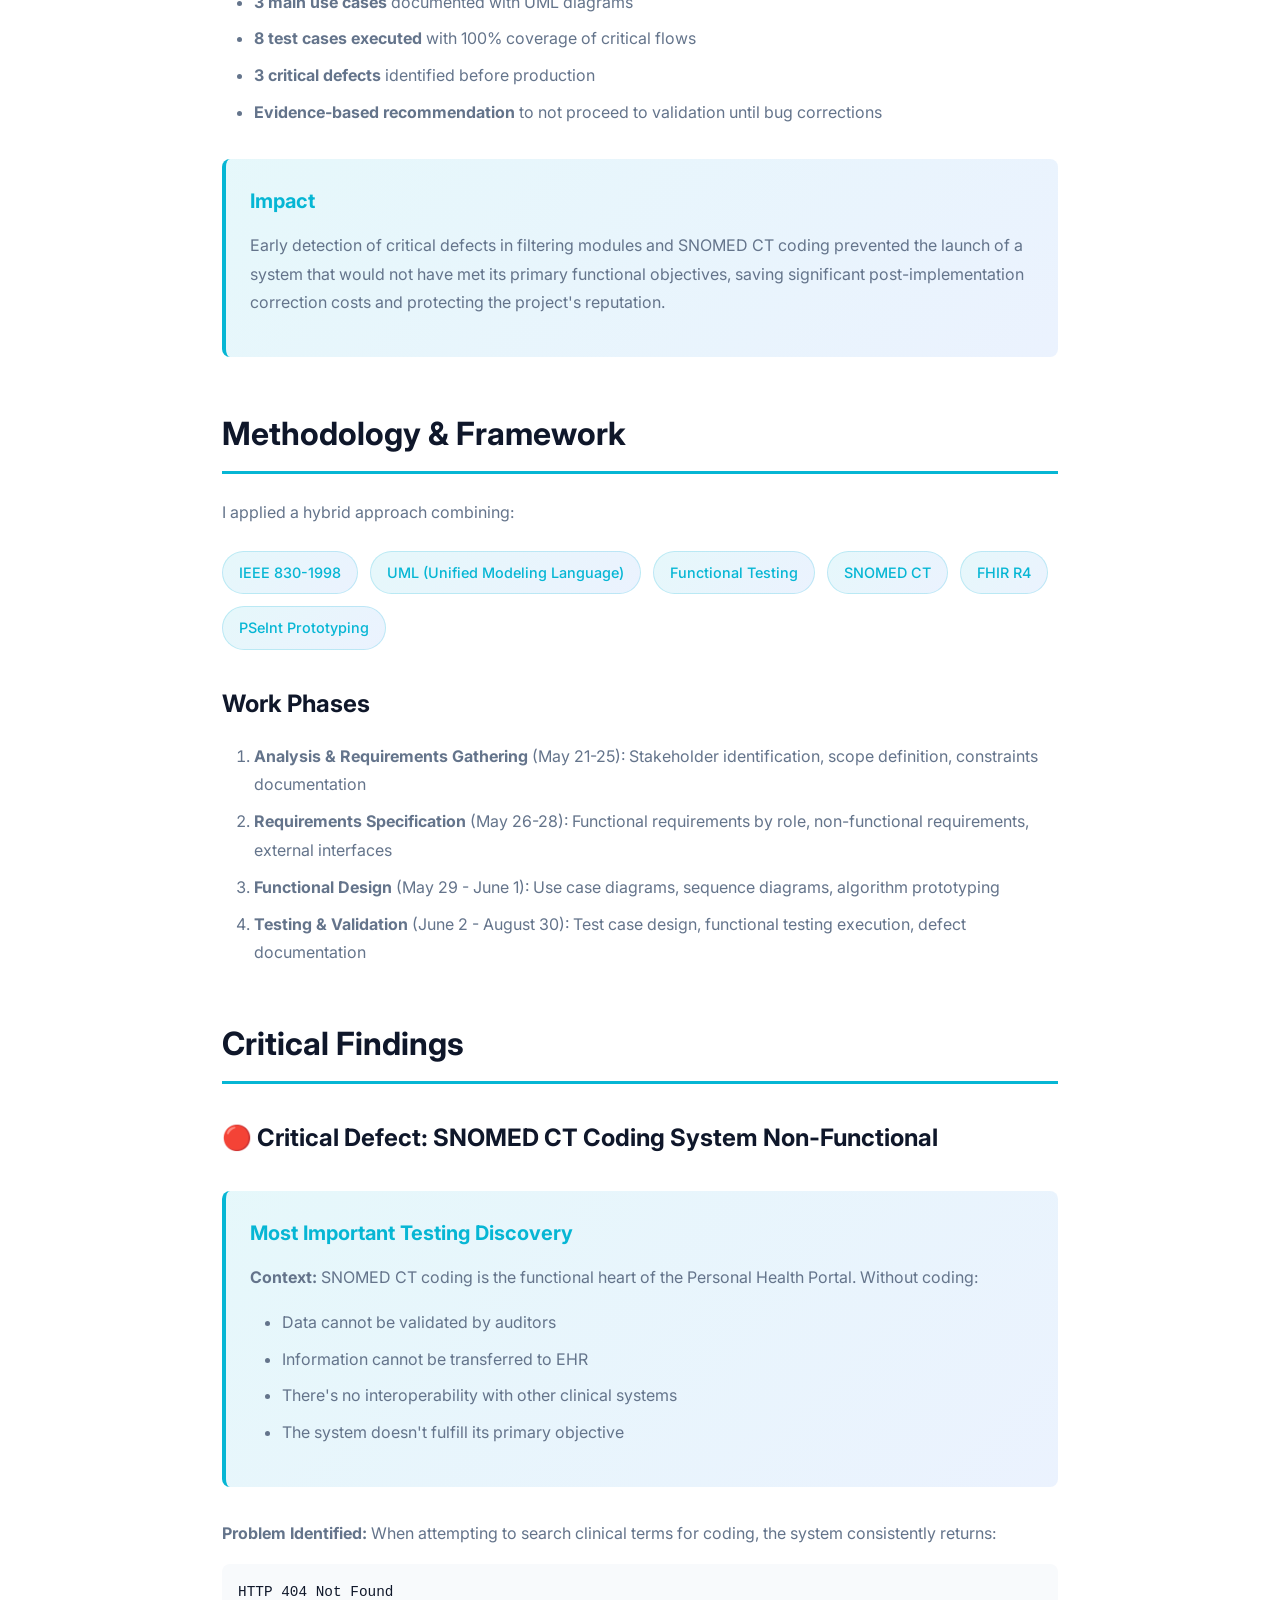
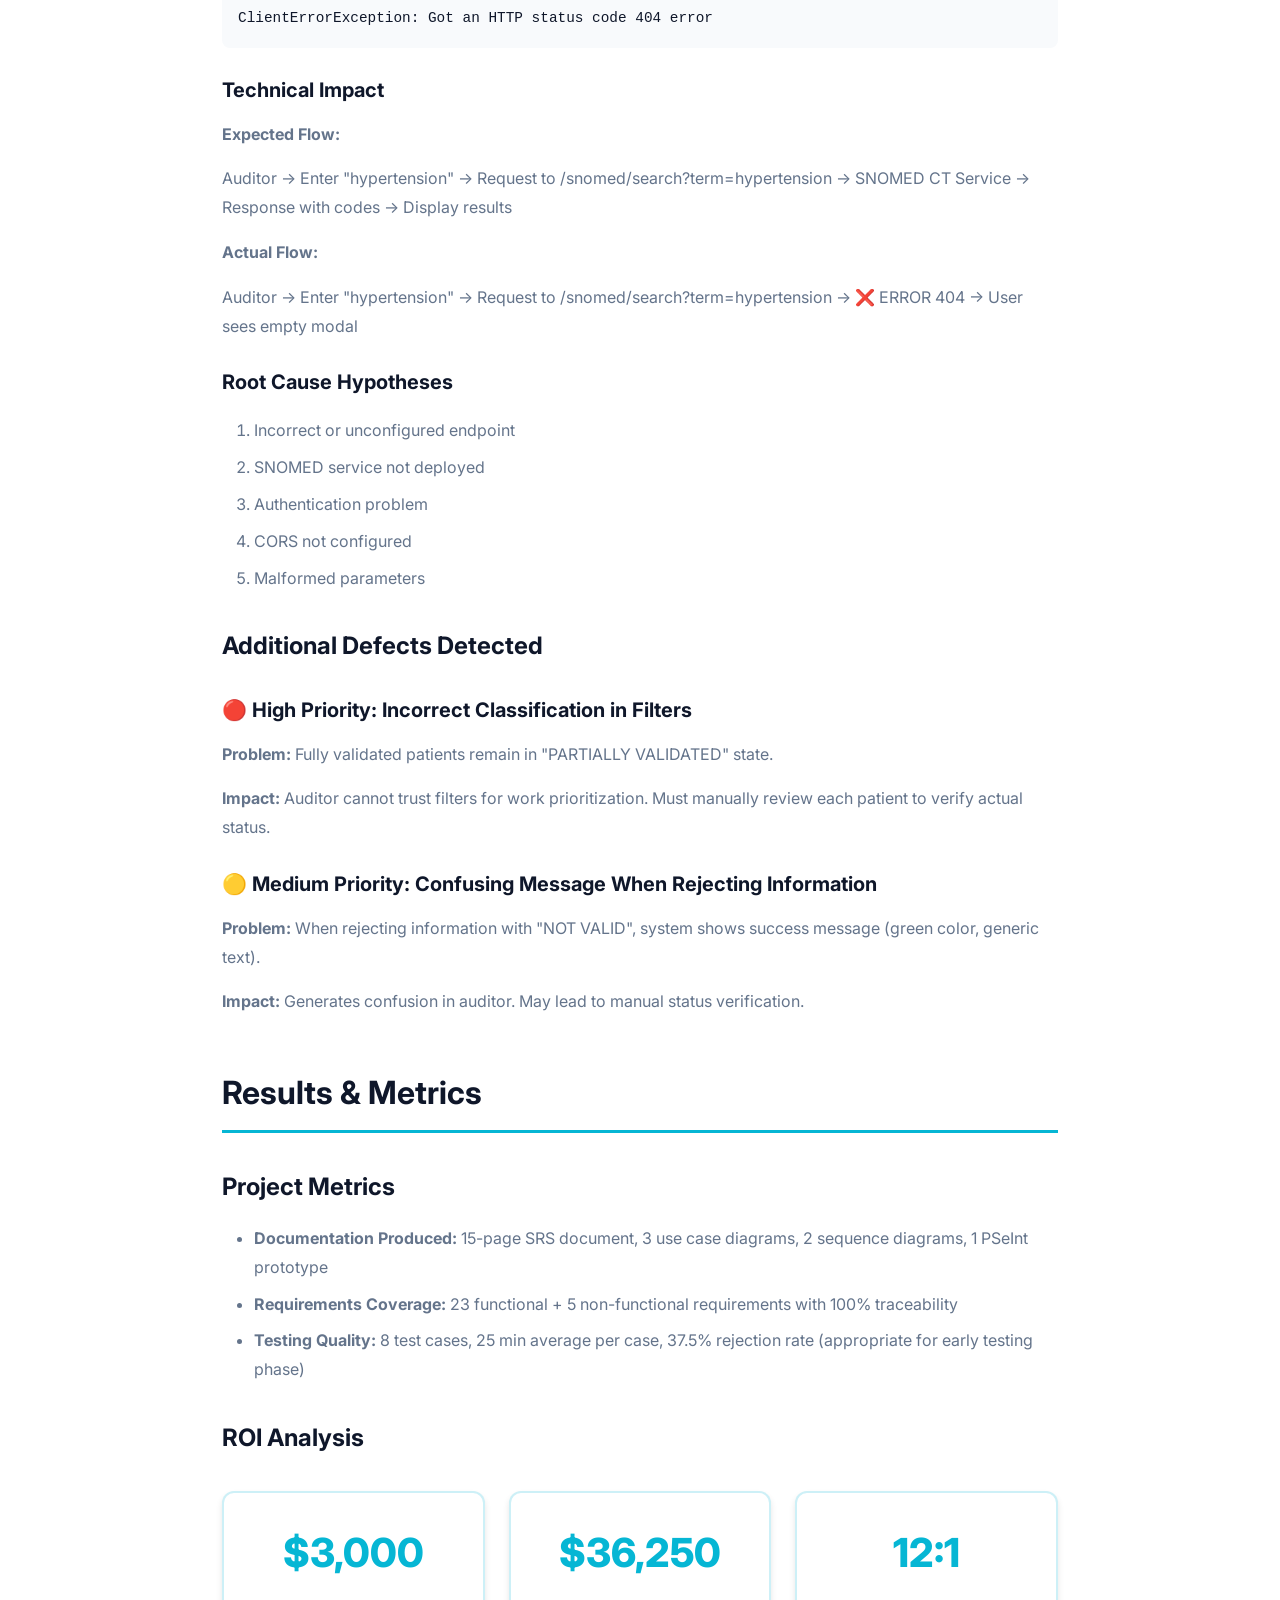
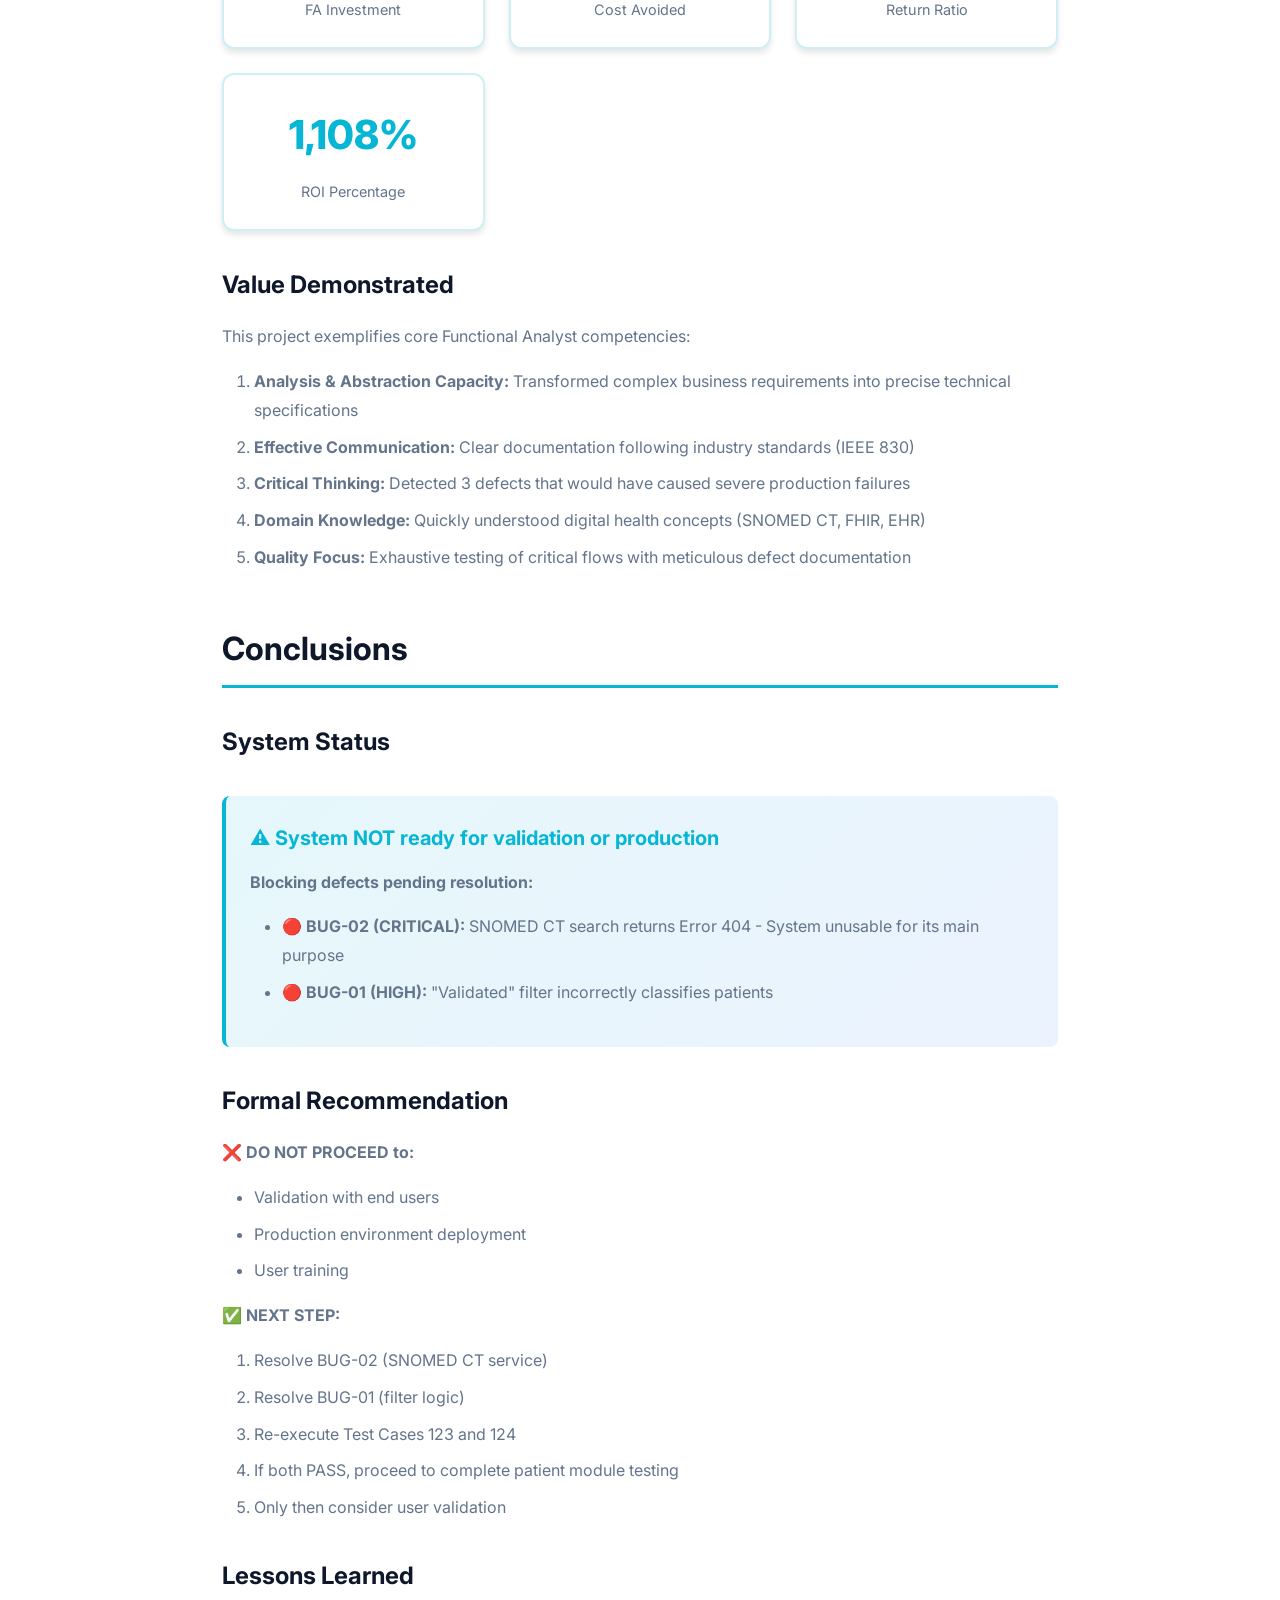
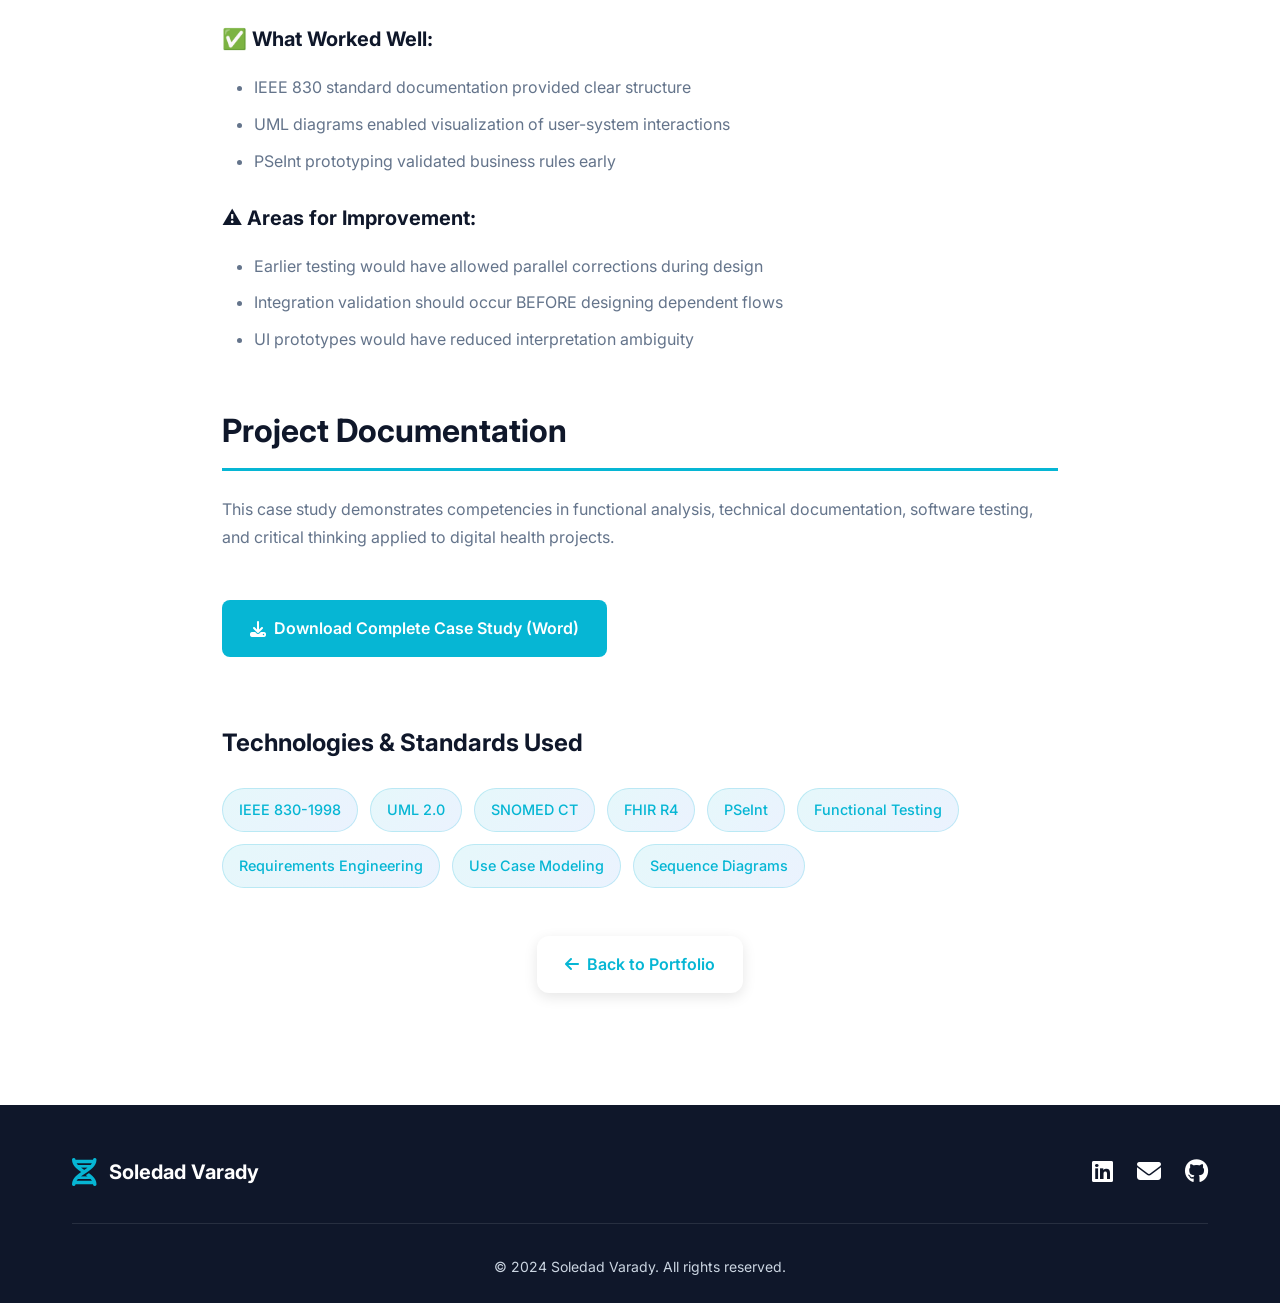
==== commit 8f5a0ba2: "Update functional-analyst.html" ====
--- a/functional-analyst.html
+++ b/functional-analyst.html
@@ -274,7 +274,7 @@
             
             <div class="highlight-box">
                 <h4>The Challenge</h4>
-                <p>Sports industry companies like Nike, Adidas, and Under Armour needed a system allowing employees to autonomously manage their personal medical information while ensuring clinical validity through professional auditing by certified physicians.</p>
+                <p>Sports industry companies needed a system allowing employees to autonomously manage their personal medical information while ensuring clinical validity through professional auditing by certified physicians.</p>
             </div>
 
             <h3>My Role as Functional Analyst</h3>
